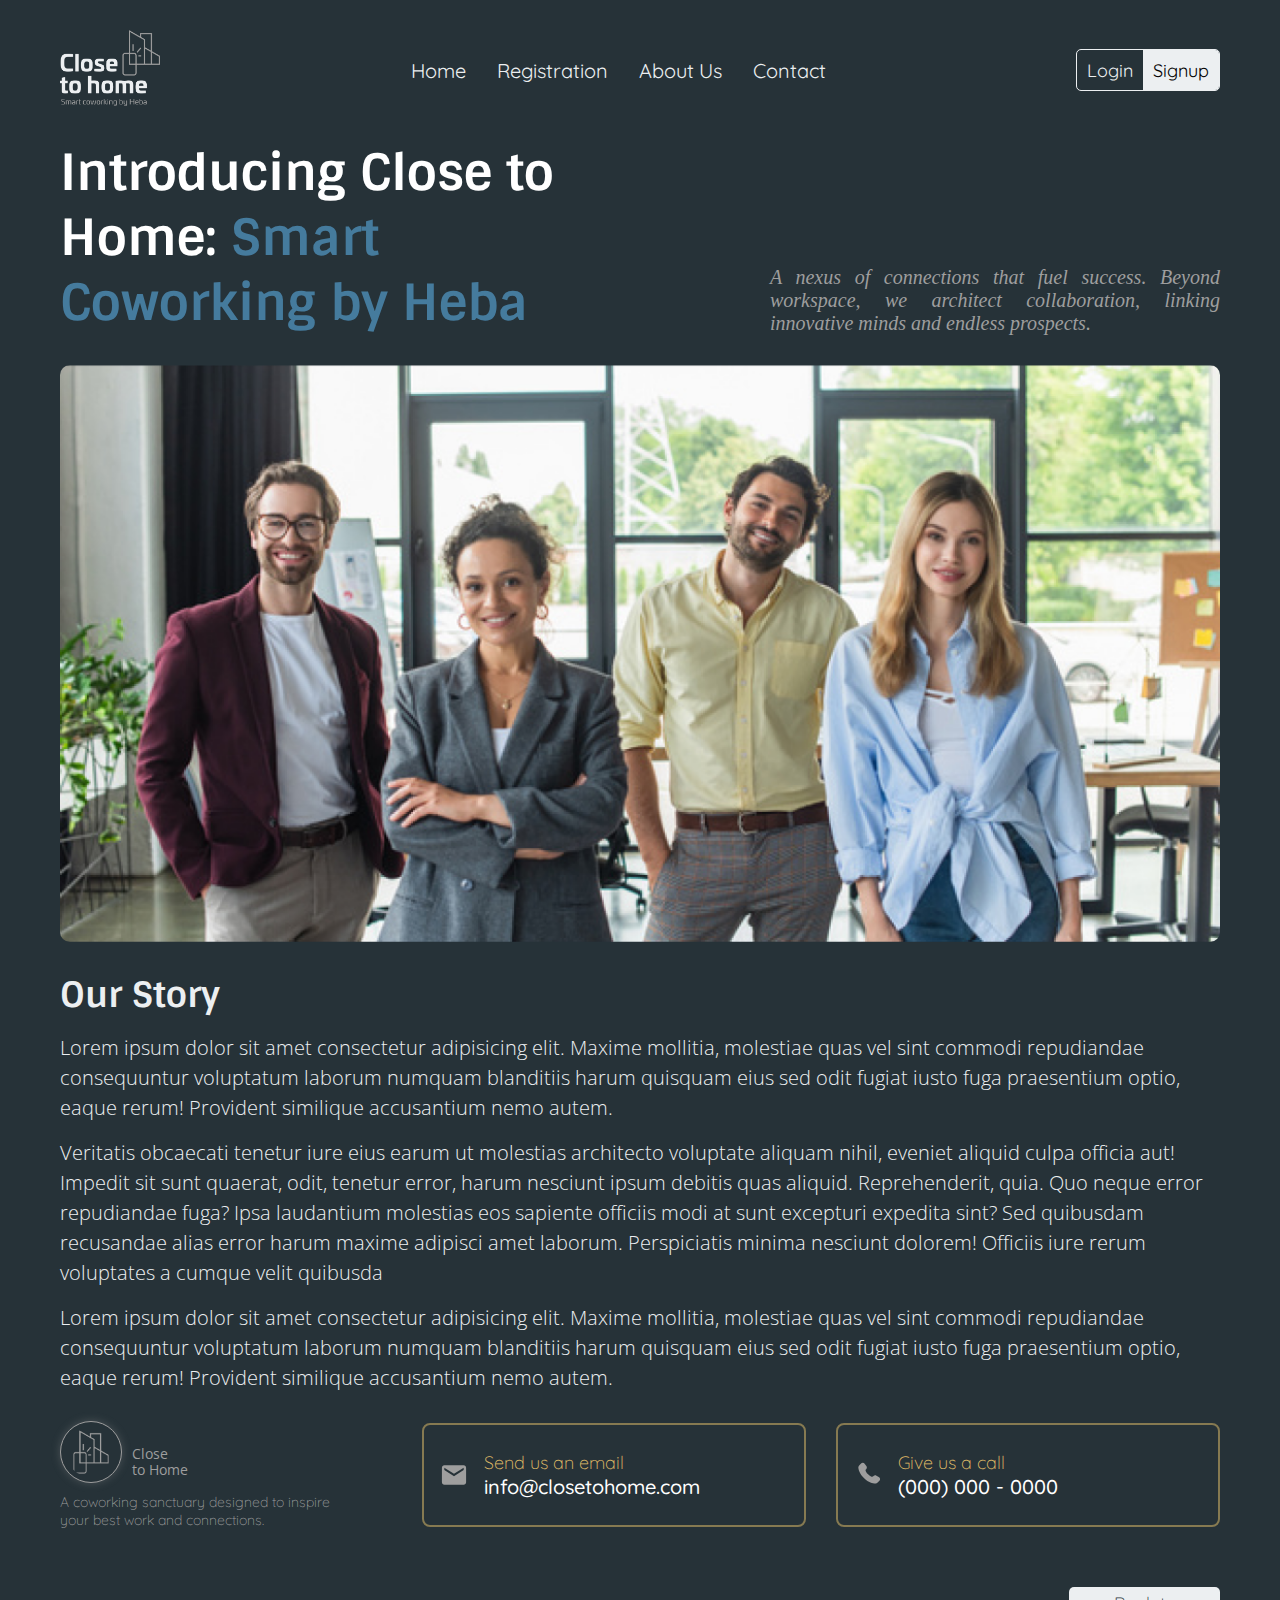
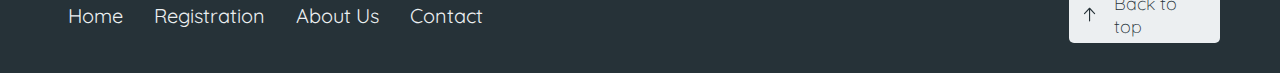
==== about.html @ e6709cf0 "first commit" ====
<!DOCTYPE html>
<html lang="en">
  <head>
    <meta charset="UTF-8" />
    <meta name="viewport" content="width=device-width, initial-scale=1.0" />
    <title>Close to Home</title>
    <link rel="stylesheet" href="css/global.css" />
    <link rel="stylesheet" href="css/about.css" />
  </head>
  <body>
    <header>
      <!-- Navigation -->
      <nav>
        <!-- Logo -->
        <div class="logo">
          <img src="assets/cth_logo.png" alt="" class="logo_img" />
        </div>

        <ul>
          <li><a href="#">Home</a></li>
          <li><a href="#">Registration</a></li>
          <li><a href="#">About Us</a></li>
          <li><a href="#">Contact</a></li>
        </ul>

        <div class="login_signup">
          <button class="login_btn">Login</button>
          <button class="signup_btn">Signup</button>
        </div>
      </nav>
    </header>

    <!-- Main Content -->
    <main class="main_section">
      <section class="about_intro_cont">
        <h1 class="large_intro_text">
          Introducing Close to Home: <span> Smart Coworking by Heba</span>
        </h1>
        <p class="small_intro_text">
          A nexus of connections that fuel success. Beyond workspace, we
          architect collaboration, linking innovative minds and endless
          prospects.
        </p>
      </section>
      <img src="assets/group_img.png" alt="" class="about_group_img" />
      <section class="about_content">
        <h2 class="section_title">Our Story</h2>
        <div class="about_texts">
          <p>
            Lorem ipsum dolor sit amet consectetur adipisicing elit. Maxime
            mollitia, molestiae quas vel sint commodi repudiandae consequuntur
            voluptatum laborum numquam blanditiis harum quisquam eius sed odit
            fugiat iusto fuga praesentium optio, eaque rerum! Provident
            similique accusantium nemo autem.
          </p>
          <p>
            Veritatis obcaecati tenetur iure eius earum ut molestias architecto
            voluptate aliquam nihil, eveniet aliquid culpa officia aut! Impedit
            sit sunt quaerat, odit, tenetur error, harum nesciunt ipsum debitis
            quas aliquid. Reprehenderit, quia. Quo neque error repudiandae fuga?
            Ipsa laudantium molestias eos sapiente officiis modi at sunt
            excepturi expedita sint? Sed quibusdam recusandae alias error harum
            maxime adipisci amet laborum. Perspiciatis minima nesciunt dolorem!
            Officiis iure rerum voluptates a cumque velit quibusda
          </p>
          <p>
            Lorem ipsum dolor sit amet consectetur adipisicing elit. Maxime
            mollitia, molestiae quas vel sint commodi repudiandae consequuntur
            voluptatum laborum numquam blanditiis harum quisquam eius sed odit
            fugiat iusto fuga praesentium optio, eaque rerum! Provident
            similique accusantium nemo autem.
          </p>
        </div>
      </section>
      <!-- CONTACT -->
      <section class="contact_section_cont">
        <div class="logo_name_tag">
          <div class="logo_name">
            <img src="assets/cth_logo1.png" alt="" class="logo" />
            <div class="name">
              <p>Close</p>
              <p>to Home</p>
            </div>
          </div>
          <div class="tag">
            A coworking sanctuary designed to inspire your best work and
            connections.
          </div>
        </div>
        <div class="contact_cont">
          <div class="contact_details_cont">
            <img src="assets/ic_baseline-mail.svg" class="contact_icon" />
            <div class="contact_texts">
              <div class="text_prompt">Send us an email</div>
              <div class="text_value">info@closetohome.com</div>
            </div>
          </div>
          <div class="contact_details_cont">
            <img src="assets/solar_phone-bold.svg" class="contact_icon" />
            <div class="contact_texts">
              <div class="text_prompt">Give us a call</div>
              <div class="text_value">(000) 000 - 0000</div>
            </div>
          </div>
        </div>
      </section>
    </main>

    <!-- FOOTER -->
    <footer class="footer">
      <nav>
        <ul>
          <li><a href="#">Home</a></li>
          <li><a href="#">Registration</a></li>
          <li><a href="#">About Us</a></li>
          <li><a href="#">Contact</a></li>
        </ul>
      </nav>
      <div class="back_to_top_cont">
        <img src="assets/ep_top.svg" class="back_to_top_icon" />
        <p class="back_to_top_text">Back to top</p>
      </div>
    </footer>
    <script src="script/reg.js"></script>
  </body>
</html>
---- css/global.css ----
/* Quicksand (300, 400, 500)*/
@import url("https://fonts.googleapis.com/css2?family=Quicksand:wght@300;400;500&display=swap");

/* Open Sans (300, 400, 400-italic, 500-italic) */
@import url("https://fonts.googleapis.com/css2?family=Open+Sans:ital,wght@0,300;0,400;0,500;1,400;1,500&display=swap");

/* Sintony (700)*/
@import url("https://fonts.googleapis.com/css2?family=Sintony:wght@700&display=swap");

* {
  margin: 0px;
  padding: 0px;
  outline: none;
  border: none;
}

::-webkit-scrollbar {
  width: 10px;
}

::-webkit-scrollbar-thumb {
  background-color: #ffffff4d;
  border-radius: 5px;
}

::-webkit-scrollbar-track {
  background-color: transparent;
}

body {
  display: flex;
  flex-direction: column;
  align-items: flex-start;
  overflow-x: hidden;
  background-color: #263238;
  padding: 30px 60px 30px 60px;
  gap: 30px;
}

/* HEADER AND NAV */

header {
  display: flex;
  justify-content: space-between;
  align-items: flex-start;
  align-self: stretch;
}

nav {
  display: flex;
  width: 100%;
  justify-content: space-between;
  align-items: center;
}

nav .logo {
  width: fit-content;
}
nav .logo .logo_img {
  width: 100px;
}

nav ul {
  display: flex;
  width: fit-content;
  justify-content: space-between;
  gap: 15px;
  list-style: none;
}

nav ul li {
  display: flex;
  padding: 2px 8px;
  align-items: flex-start;
  position: relative;
}

nav ul a {
  text-decoration: none;
  font-family: "Quicksand";
  font-size: 20px;
  font-style: normal;
  font-weight: 400;
  line-height: normal;
  color: #eceff1;
}

nav .login_signup {
  display: flex;
  overflow: hidden;
  width: fit-content;
  height: fit-content;
  border: solid 1px #eceff1;
  border-radius: 5px;
}

nav .login_btn,
nav .signup_btn {
  width: fit-content;
  padding: 2px 10px;
  color: #eceff1;
  height: 40px;
  font-size: 18px;
  font-weight: 400;
  font-family: "Quicksand";
  border: none;
  background: transparent;
}

nav .signup_btn {
  background-color: #eceff1;
  color: #000000;
}

/* MAIN */
.main_section {
  align-self: stretch;
  display: flex;
  flex-direction: column;
  gap: 120px;
  justify-content: center;
}

/* MEMBERSHIP */
.members_conts {
  display: flex;
  justify-content: center;
  align-items: stretch;
  gap: 30px;
  align-self: stretch;
}

.memb_cont {
  display: flex;
  flex-direction: column;
  justify-content: flex-start;
  align-items: center;
  align-self: center;
  width: 100%;
  height: fit-content;
  min-height: 150px;
  min-width: 220px;
  gap: 10px;
  padding: 15px;
  border-radius: 8px;
  flex: 1 0 0;
}

#memb_cont_0 {
  color: #000;
  background: #e6c169bf;
}

#memb_cont_1,
#memb_cont_2 {
  color: #eceff1;
  background: #457b9dbf;
}

#memb_cont_3 {
  color: #263238;
  background: #eceff1bf;
}

.memb_cont .memb_type_header {
  display: flex;
  justify-content: space-between;
  align-items: center;
  align-self: stretch;
}

.memb_cont .memb_type_header p {
  font-family: "Open Sans";
  font-size: 25px;
  font-style: normal;
  font-weight: 500;
  line-height: normal;
}

.memb_cont .memb_type_header img {
  width: 30px;
  height: 30px;
}

.memb_cont .memb_type_benefits {
  display: flex;
  flex-direction: column;
  align-items: center;
  gap: 10px;
  align-self: stretch;
}

.memb_cont .memb_type_benefit {
  display: flex;
  align-items: center;
  gap: 15px;
  align-self: stretch;
}

.memb_cont .memb_benefit img {
  width: 20px;
  height: 20px;
}

.memb_cont .memb_type_benefit p {
  font-family: "Open Sans";
  font-size: 20px;
  font-style: normal;
  font-weight: 400;
  line-height: normal;
}

/* CONTACT */
.contact_section_cont {
  display: flex;
  justify-content: space-between;
  align-items: center;
  align-self: stretch;
}

.contact_section_cont .logo_name_tag {
  display: flex;
  height: 100px;
  flex-direction: column;
  justify-content: center;
  align-items: flex-start;
  gap: 10px;
}

.contact_section_cont .logo_name_tag .logo_name {
  display: flex;
  gap: 10px;
  flex-shrink: 0;
  align-items: flex-end;
}

.logo_name_tag .logo_name .logo {
  width: 50px;
  height: 50px;
  flex-shrink: 0;
  background-color: #263238;
  filter: drop-shadow(0px 0px 4px #9e9e9e4d);
  border: solid #9e9e9e 1px;
  border-radius: 50px;
  padding: 5px;
}

.logo_name_tag .logo_name .name {
  width: 75px;
  padding-bottom: 5px;
  flex-shrink: 0;
  color: #9e9e9e;
  font-family: "Open Sans";
  font-size: 14px;
  font-style: normal;
  font-weight: 400;
  line-height: 16px;
}

.logo_name_tag .tag {
  width: 275px;
  color: #9e9e9e;
  font-family: "Quicksand";
  font-size: 14px;
  font-style: normal;
  font-weight: 300;
  line-height: normal;
}

.contact_section_cont .contact_cont {
  display: flex;
  align-items: center;
  gap: 30px;
}

.contact_details_cont {
  display: flex;
  width: 350px;
  height: 70px;
  padding: 15px;
  align-items: center;
  gap: 15px;
  border-radius: 8px;
  border: 2px solid #e6c16980;
}

.contact_details_cont .contact_icon {
  width: 30px;
  height: 30px;
  flex-shrink: 0;
}

.contact_details_cont .contact_texts {
  display: flex;
  flex-direction: column;
  justify-content: center;
  align-items: flex-start;
  flex: 1 0 0;
  align-self: stretch;
}

.contact_details_cont .contact_texts .text_prompt {
  color: #e6c169;
  font-family: "Quicksand";
  font-size: 18px;
  font-style: normal;
  font-weight: 300;
  line-height: normal;
}

.contact_details_cont .contact_texts .text_value {
  color: #fff;
  font-family: "Quicksand";
  font-size: 20px;
  font-style: normal;
  font-weight: 500;
  line-height: normal;
}

/* FOOTER */
.footer {
  display: flex;
  justify-content: space-between;
  align-items: center;
  align-self: stretch;
  padding-top: 30px;
}

.footer .back_to_top_cont {
  display: flex;
  width: 150px;
  padding: 5px 10px;
  align-items: center;
  gap: 15px;
  border-radius: 5px;
  background: #eceff1;
}

.back_to_top_cont .back_to_top_icon {
  width: 20px;
  height: 20px;
  flex-shrink: 0;
}

.back_to_top_cont .back_to_top_text {
  color: #263238;
  font-family: "Quicksand";
  font-size: 18px;
  font-style: normal;
  font-weight: 300;
  line-height: normal;
}
---- css/about.css ----
.main_section {
  gap: 30px;
}

.about_intro_cont {
  display: flex;
  justify-content: space-between;
  align-items: flex-end;
  align-self: stretch;
}

.about_intro_cont .large_intro_text {
  color: #fff;
  font-family: "Sintony";
  font-size: 50px;
  font-style: normal;
  font-weight: 700;
  line-height: normal;
  width: 50%;
}

.about_intro_cont .large_intro_text span {
  color: #457b9d;
}

.about_intro_cont .small_intro_text {
  color: #9e9e9e;
  text-align: justify;
  font-family: Lato;
  font-size: 20px;
  font-style: italic;
  font-weight: 400;
  line-height: normal;
  width: 450px;
}

.about_group_img {
  align-self: stretch;
  border-radius: 10px;
}

.about_content {
  display: flex;
  flex-direction: column;
  align-items: flex-start;
  gap: 15px;
  align-self: stretch;
}

.about_content .section_title {
  align-self: stretch;
  color: #eceff1;
  font-family: Sintony;
  font-size: 35px;
  font-style: normal;
  font-weight: 700;
  line-height: normal;
}

.about_texts {
  display: flex;
  flex-direction: column;
  align-items: flex-start;
  gap: 15px;
  align-self: stretch;
}

.about_texts p {
  color: #eceff1;
  font-family: Open Sans;
  font-size: 20px;
  font-style: normal;
  font-weight: 300;
  line-height: 30px; /* 150% */
  align-self: stretch;
}
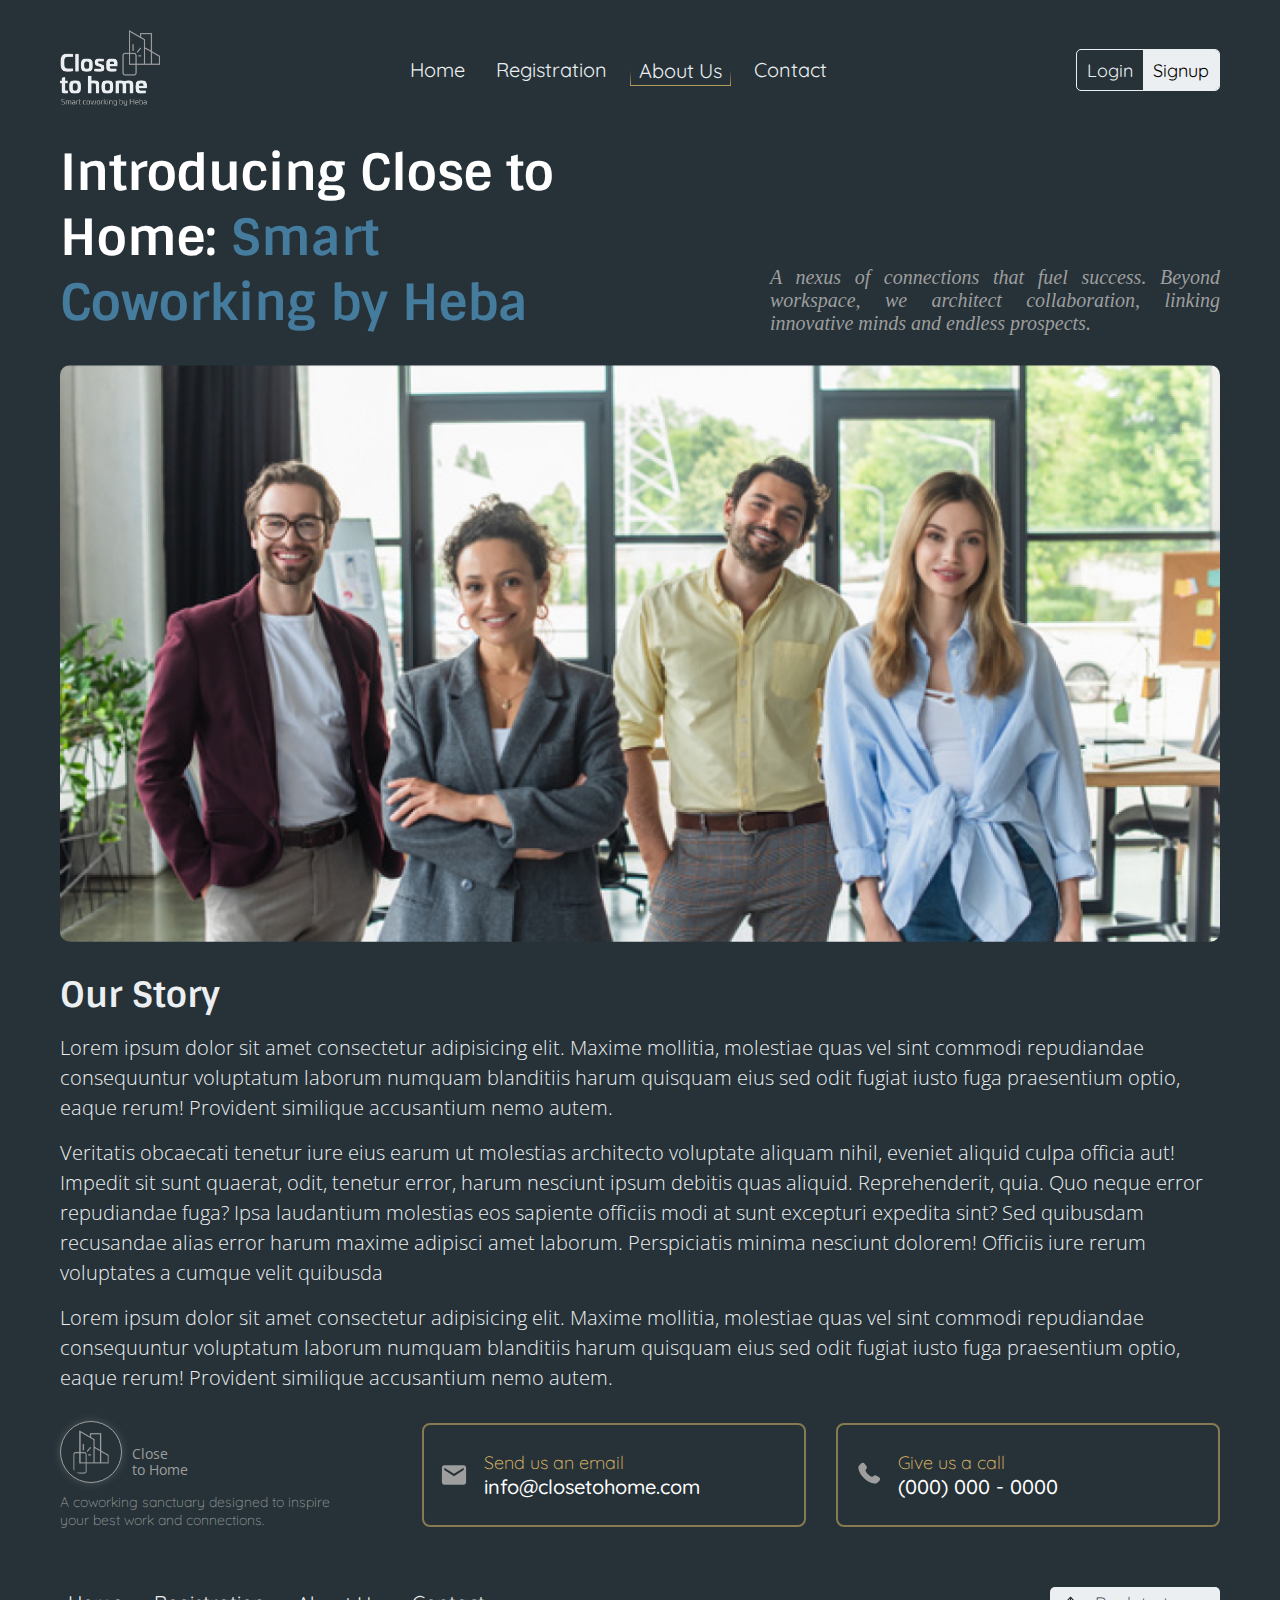
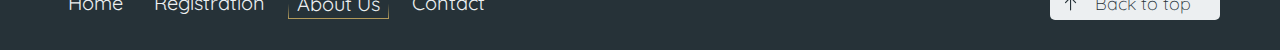
==== commit 828b6a6c: "Updated some links" ====
--- a/about.html
+++ b/about.html
@@ -8,7 +8,7 @@
     <link rel="stylesheet" href="css/about.css" />
   </head>
   <body>
-    <header>
+    <header id="header">
       <!-- Navigation -->
       <nav>
         <!-- Logo -->
@@ -17,10 +17,10 @@
         </div>
 
         <ul>
-          <li><a href="#">Home</a></li>
-          <li><a href="#">Registration</a></li>
-          <li><a href="#">About Us</a></li>
-          <li><a href="#">Contact</a></li>
+          <li><a href="index.html">Home</a></li>
+          <li><a href="reg.html">Registration</a></li>
+          <li><a href="about.html">About Us</a></li>
+          <li><a href="contact.html">Contact</a></li>
         </ul>
 
         <div class="login_signup">
@@ -110,16 +110,19 @@
     <footer class="footer">
       <nav>
         <ul>
-          <li><a href="#">Home</a></li>
-          <li><a href="#">Registration</a></li>
-          <li><a href="#">About Us</a></li>
-          <li><a href="#">Contact</a></li>
+          <li><a href="index.html">Home</a></li>
+          <li><a href="reg.html">Registration</a></li>
+          <li><a href="about.html">About Us</a></li>
+          <li><a href="contact.html">Contact</a></li>
         </ul>
       </nav>
-      <div class="back_to_top_cont">
-        <img src="assets/ep_top.svg" class="back_to_top_icon" />
-        <p class="back_to_top_text">Back to top</p>
-      </div>
+      
+      <a href="#header"
+        ><div class="back_to_top_cont">
+          <img src="assets/ep_top.svg" class="back_to_top_icon" />
+          <p class="back_to_top_text">Back to top</p>
+        </div></a
+      >
     </footer>
     <script src="script/reg.js"></script>
   </body>
--- a/css/global.css
+++ b/css/global.css
@@ -12,6 +12,11 @@
   padding: 0px;
   outline: none;
   border: none;
+  transition: 0.5s;
+}
+
+a {
+  text-decoration: none;
 }
 
 ::-webkit-scrollbar {
@@ -25,6 +30,10 @@
 
 ::-webkit-scrollbar-track {
   background-color: transparent;
+}
+
+html {
+  scroll-behavior: smooth;
 }
 
 body {
@@ -125,7 +134,7 @@
 .members_conts {
   display: flex;
   justify-content: center;
-  align-items: stretch;
+  align-items: flex-start;
   gap: 30px;
   align-self: stretch;
 }
@@ -135,7 +144,7 @@
   flex-direction: column;
   justify-content: flex-start;
   align-items: center;
-  align-self: center;
+  align-self: stretch;
   width: 100%;
   height: fit-content;
   min-height: 150px;
@@ -350,4 +359,3 @@
   font-weight: 300;
   line-height: normal;
 }
- --- a/css/about.css
+++ b/css/about.css
@@ -1,3 +1,8 @@
+nav ul li:nth-child(3) {
+  border: 1px solid transparent;
+  border-image: linear-gradient(#e6c16900 50%, #e6c169bf) 1;
+}
+
 .main_section {
   gap: 30px;
 }
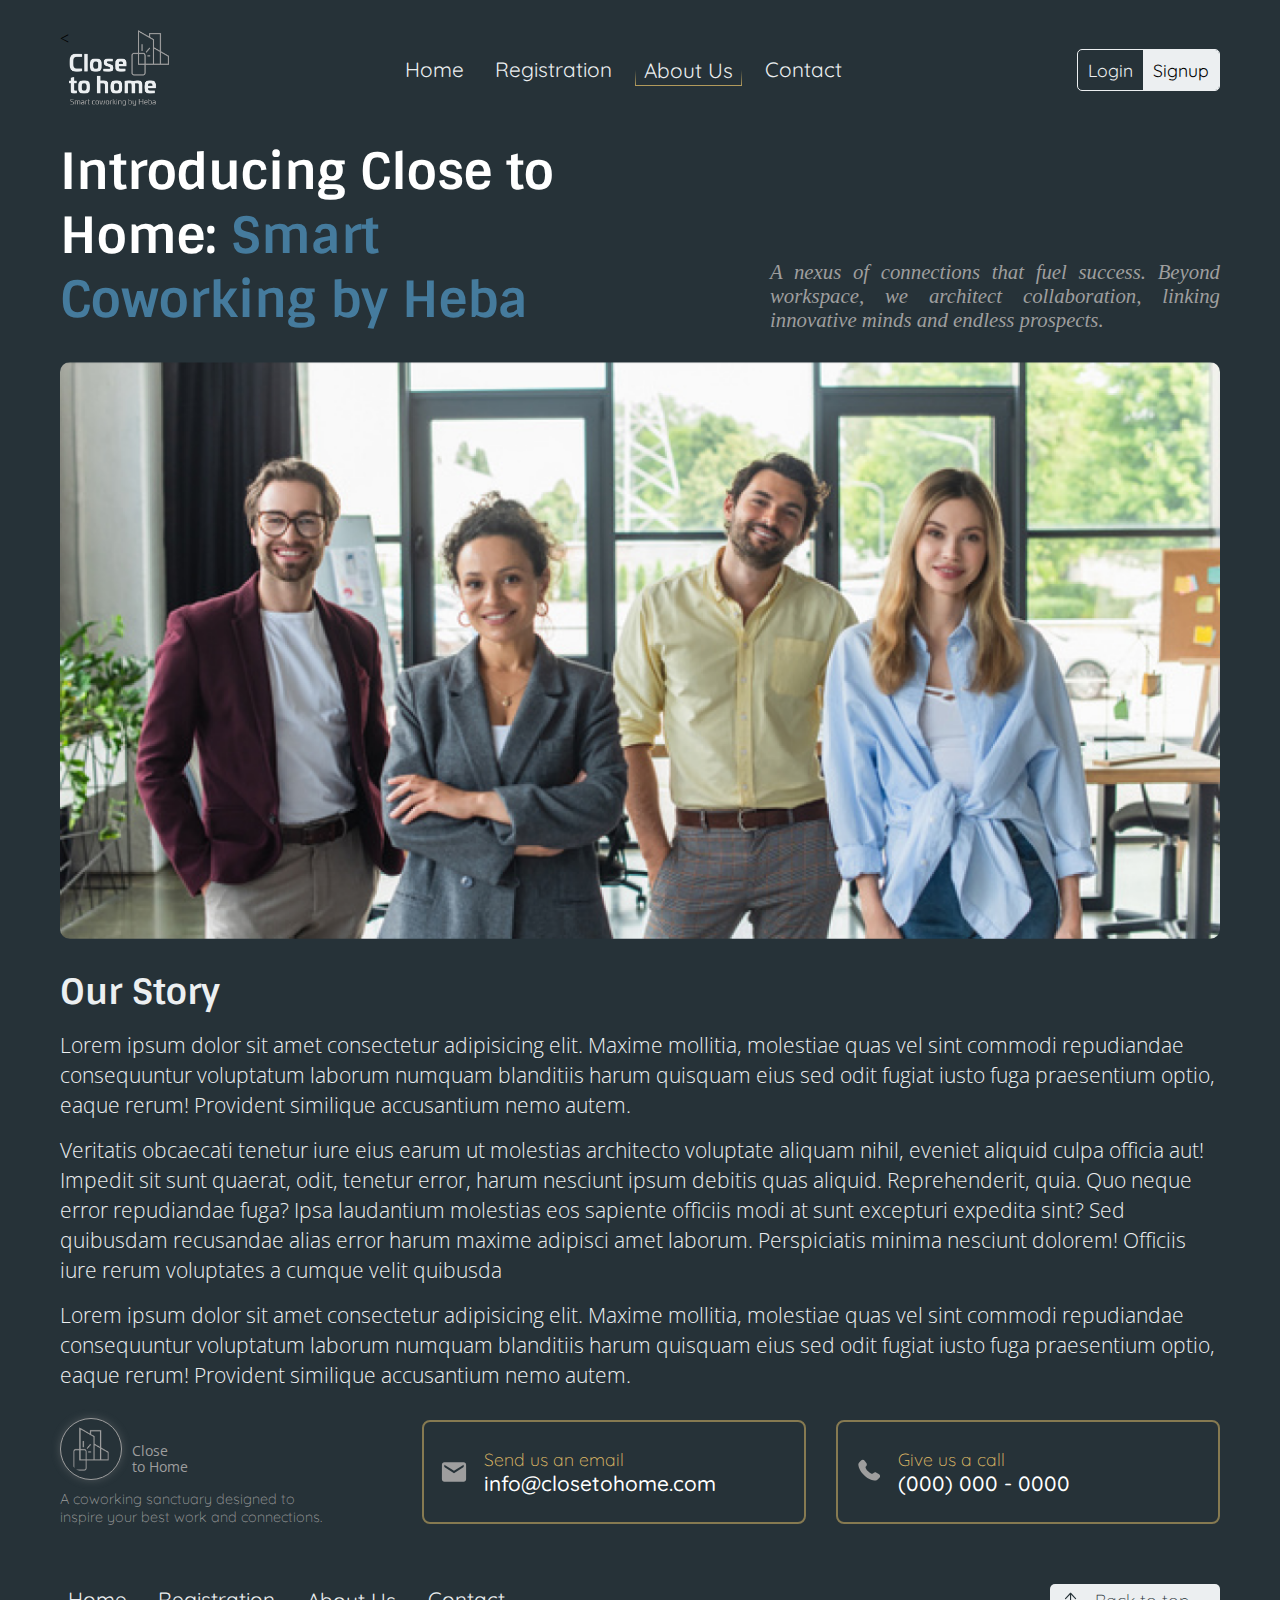
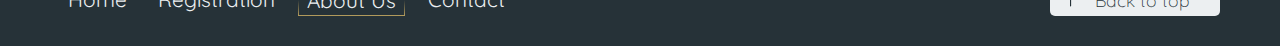
==== commit e32a514e: "menu_responsiveness" ====
--- a/about.html
+++ b/about.html
@@ -10,23 +10,30 @@
   <body>
     <header id="header">
       <!-- Navigation -->
+      <
       <nav>
         <!-- Logo -->
         <div class="logo">
           <img src="assets/cth_logo.png" alt="" class="logo_img" />
         </div>
 
-        <ul>
+        <!-- Navigation Links (Initially Hidden on Mobile) -->
+        <ul class="nav_links">
           <li><a href="index.html">Home</a></li>
           <li><a href="reg.html">Registration</a></li>
           <li><a href="about.html">About Us</a></li>
           <li><a href="contact.html">Contact</a></li>
+          <img src="assets/icons8_cancel.svg" class="hide_menu_btn" />
         </ul>
 
+        <!-- Login and Signup Buttons -->
         <div class="login_signup">
           <button class="login_btn">Login</button>
           <button class="signup_btn">Signup</button>
         </div>
+
+        <!-- Mobile Menu Toggle Button -->
+        <img src="assets/streamline-menu-circle.svg" class="show_menu_btn" />
       </nav>
     </header>
 
@@ -116,7 +123,7 @@
           <li><a href="contact.html">Contact</a></li>
         </ul>
       </nav>
-      
+
       <a href="#header"
         ><div class="back_to_top_cont">
           <img src="assets/ep_top.svg" class="back_to_top_icon" />
@@ -124,6 +131,66 @@
         </div></a
       >
     </footer>
+
+    <!-- OVERLAYS -->
+    <div class="login_overlay">
+      <div class="login_overlay_cont">
+        <div class="header_cont">
+          <p class="login_title">Login</p>
+          <img src="assets/icons8_cancel.svg" class="close_login_overlay_btn" />
+        </div>
+        <form class="login_overlay_content">
+          <div class="username_cont">
+            <img src="assets/mdi_user.svg" alt="" />
+            <input type="text" name="username" id="" placeholder="Username" />
+          </div>
+          <div class="password_cont">
+            <img src="assets/basil_key-solid.svg" alt="" />
+            <input type="password" name="password" placeholder="Password" />
+          </div>
+          <button class="sumbit_login_btn">Signin</button>
+        </form>
+      </div>
+    </div>
+    <div class="signup_overlay">
+      <div class="signup_overlay_cont">
+        <div class="header_cont">
+          <p class="signup_title">Signup</p>
+          <img
+            src="assets/icons8_cancel.svg"
+            class="close_signup_overlay_btn"
+          />
+        </div>
+        <form class="signup_overlay_content">
+          <div class="username_cont">
+            <img src="assets/mdi_user.svg" alt="" />
+            <input type="text" name="username" id="" placeholder="Username" />
+          </div>
+          <div class="password_cont">
+            <img src="assets/basil_key-solid.svg" alt="" />
+            <input
+              type="password"
+              name="password"
+              id=""
+              placeholder="Password"
+            />
+          </div>
+          <div class="confirm_password_cont">
+            <img src="assets/basil_key-solid.svg" alt="" />
+            <input
+              type="password"
+              name="password"
+              id=""
+              placeholder="Confirm Password"
+            />
+          </div>
+          <button class="sumbit_signup_btn">Create Account</button>
+        </form>
+      </div>
+    </div>
+
+    <script src="script/nav.js"></script>
+    <script src="script/loginsignup.js"></script>
     <script src="script/reg.js"></script>
   </body>
 </html>
--- a/css/global.css
+++ b/css/global.css
@@ -34,12 +34,14 @@
 
 html {
   scroll-behavior: smooth;
+  font-size: 16px;
 }
 
 body {
   display: flex;
   flex-direction: column;
   align-items: flex-start;
+  width: calc(100vw - 120px);
   overflow-x: hidden;
   background-color: #263238;
   padding: 30px 60px 30px 60px;
@@ -53,6 +55,8 @@
   justify-content: space-between;
   align-items: flex-start;
   align-self: stretch;
+  width: 100%;
+  overflow-x: hidden;
 }
 
 nav {
@@ -79,6 +83,7 @@
 
 nav ul li {
   display: flex;
+  height: fit-content;
   padding: 2px 8px;
   align-items: flex-start;
   position: relative;
@@ -87,9 +92,10 @@
 nav ul a {
   text-decoration: none;
   font-family: "Quicksand";
-  font-size: 20px;
+  font-size: 1.3rem;
   font-style: normal;
   font-weight: 400;
+  width: max-content;
   line-height: normal;
   color: #eceff1;
 }
@@ -109,11 +115,12 @@
   padding: 2px 10px;
   color: #eceff1;
   height: 40px;
-  font-size: 18px;
+  font-size: 1.1rem;
   font-weight: 400;
   font-family: "Quicksand";
   border: none;
   background: transparent;
+  cursor: pointer;
 }
 
 nav .signup_btn {
@@ -121,6 +128,21 @@
   color: #000000;
 }
 
+nav .show_menu_btn {
+  display: none;
+  cursor: pointer;
+}
+
+nav .nav_links .hide_menu_btn {
+  width: 30px;
+  height: 30px;
+  position: absolute;
+  right: 15px;
+  top: 60px;
+  cursor: pointer;
+  display: none;
+}
+
 /* MAIN */
 .main_section {
   align-self: stretch;
@@ -133,6 +155,7 @@
 /* MEMBERSHIP */
 .members_conts {
   display: flex;
+  flex-wrap: wrap;
   justify-content: center;
   align-items: flex-start;
   gap: 30px;
@@ -146,6 +169,7 @@
   align-items: center;
   align-self: stretch;
   width: 100%;
+  max-width: 50%;
   height: fit-content;
   min-height: 150px;
   min-width: 220px;
@@ -180,7 +204,7 @@
 
 .memb_cont .memb_type_header p {
   font-family: "Open Sans";
-  font-size: 25px;
+  font-size: 1.6rem;
   font-style: normal;
   font-weight: 500;
   line-height: normal;
@@ -213,7 +237,7 @@
 
 .memb_cont .memb_type_benefit p {
   font-family: "Open Sans";
-  font-size: 20px;
+  font-size: 1.3rem;
   font-style: normal;
   font-weight: 400;
   line-height: normal;
@@ -222,6 +246,7 @@
 /* CONTACT */
 .contact_section_cont {
   display: flex;
+  gap: 30px;
   justify-content: space-between;
   align-items: center;
   align-self: stretch;
@@ -260,7 +285,7 @@
   flex-shrink: 0;
   color: #9e9e9e;
   font-family: "Open Sans";
-  font-size: 14px;
+  font-size: 0.9rem;
   font-style: normal;
   font-weight: 400;
   line-height: 16px;
@@ -270,7 +295,7 @@
   width: 275px;
   color: #9e9e9e;
   font-family: "Quicksand";
-  font-size: 14px;
+  font-size: 0.9rem;
   font-style: normal;
   font-weight: 300;
   line-height: normal;
@@ -279,6 +304,7 @@
 .contact_section_cont .contact_cont {
   display: flex;
   align-items: center;
+  max-width: calc(100% - 275px);
   gap: 30px;
 }
 
@@ -311,7 +337,7 @@
 .contact_details_cont .contact_texts .text_prompt {
   color: #e6c169;
   font-family: "Quicksand";
-  font-size: 18px;
+  font-size: 1.1rem;
   font-style: normal;
   font-weight: 300;
   line-height: normal;
@@ -320,7 +346,7 @@
 .contact_details_cont .contact_texts .text_value {
   color: #fff;
   font-family: "Quicksand";
-  font-size: 20px;
+  font-size: 1.3rem;
   font-style: normal;
   font-weight: 500;
   line-height: normal;
@@ -329,6 +355,7 @@
 /* FOOTER */
 .footer {
   display: flex;
+  overflow: hidden;
   justify-content: space-between;
   align-items: center;
   align-self: stretch;
@@ -354,8 +381,210 @@
 .back_to_top_cont .back_to_top_text {
   color: #263238;
   font-family: "Quicksand";
-  font-size: 18px;
+  font-size: 1.1rem;
   font-style: normal;
   font-weight: 300;
   line-height: normal;
 }
+
+.login_overlay,
+.signup_overlay {
+  /* display: flex; */
+  display: none;
+  width: 100vw;
+  height: 100vh;
+  flex-direction: column;
+  justify-content: center;
+  align-items: center;
+  position: fixed;
+  background: rgba(38, 50, 56, 0.98);
+}
+
+.login_overlay .login_overlay_cont,
+.signup_overlay .signup_overlay_cont {
+  display: flex;
+  padding: 15px;
+  flex-direction: column;
+  align-items: flex-start;
+  gap: 30px;
+  border-radius: 5px;
+  background: rgba(255, 255, 255, 0.05);
+  width: 25vw;
+  min-width: 300px;
+  border: solid #ffffff18 1px;
+}
+
+.login_overlay .login_overlay_cont .header_cont,
+.signup_overlay .signup_overlay_cont .header_cont {
+  display: flex;
+  justify-content: space-between;
+  align-items: center;
+  align-self: stretch;
+}
+
+.login_overlay .header_cont .login_title,
+.signup_overlay .signup_overlay_cont .signup_title {
+  color: #eceff1;
+  font-family: "Sintony";
+  font-size: 1.6rem;
+  font-style: normal;
+  font-weight: 700;
+  line-height: normal;
+}
+
+.login_overlay .login_overlay_cont .close_login_overlay_btn,
+.signup_overlay .signup_overlay_cont .close_signup_overlay_btn {
+  width: 30px;
+  height: 30px;
+  cursor: pointer;
+}
+
+.login_overlay .login_overlay_content,
+.signup_overlay .signup_overlay_content {
+  display: flex;
+  flex-direction: column;
+  align-items: flex-start;
+  gap: 30px;
+  align-self: stretch;
+}
+
+.login_overlay .username_cont,
+.login_overlay .password_cont,
+.signup_overlay .username_cont,
+.signup_overlay .password_cont,
+.signup_overlay .confirm_password_cont {
+  display: flex;
+  padding: 10px 15px;
+  align-items: center;
+  gap: 15px;
+  align-self: stretch;
+  border-radius: 5px;
+  background: #eceff1;
+}
+
+.login_overlay .username_cont img,
+.login_overlay .password_cont img,
+.signup_overlay .username_cont img,
+.signup_overlay .password_cont img,
+.signup_overlay .confirm_password_cont img {
+  width: 30px;
+  height: 30px;
+}
+
+.login_overlay .username_cont input,
+.login_overlay .password_cont input,
+.signup_overlay .username_cont input,
+.signup_overlay .password_cont input,
+.signup_overlay .confirm_password_cont input {
+  flex: 1 0 0;
+  background: transparent;
+  color: #263238;
+  font-family: "Open Sans";
+  font-size: 1.3rem;
+  font-style: normal;
+  font-weight: 400;
+  line-height: normal;
+}
+
+.login_overlay .login_overlay_content .sumbit_login_btn,
+.signup_overlay .signup_overlay_content .sumbit_signup_btn {
+  display: flex;
+  padding: 10px 15px;
+  justify-content: center;
+  align-items: center;
+  align-self: stretch;
+  border-radius: 5px;
+  background: #9e9e9e80;
+  color: #eceff1;
+  font-family: "Quicksand";
+  font-size: 1.6rem;
+  font-style: normal;
+  font-weight: 400;
+  line-height: normal;
+  cursor: pointer;
+}
+
+@media (max-width: 1100px) {
+  html {
+    font-size: 14.5px;
+  }
+
+  .contact_section_cont {
+    flex-direction: column;
+  }
+
+  .contact_section_cont .contact_cont {
+    width: 100%;
+    max-width: 100%;
+  }
+
+  .contact_section_cont .logo_name_tag {
+    display: none;
+  }
+
+  .contact_details_cont {
+    width: 100%;
+    max-width: 100%;
+  }
+}
+
+@media (max-width: 768px) {
+  /* Your tablet styles here */
+  html {
+    font-size: 13px;
+  }
+
+  body {
+    padding: 15px 30px;
+    width: calc(100vw - 60px);
+  }
+
+  nav .show_menu_btn {
+    display: block;
+  }
+
+  nav .nav_links {
+    /* display: none; */
+    position: fixed;
+    right: 0px;
+    top: 0px;
+    background-color: #263238;
+    flex-direction: column;
+    height: 100vh;
+    justify-content: flex-start;
+    padding: 60px 15px 15px 15px;
+    z-index: 999;
+    width: 150px;
+    transform: translateX(100%);
+  }
+
+  nav .nav_links.active {
+    transform: translateX(0%);
+  }
+
+  nav ul li {
+    width: fit-content;
+  }
+
+  nav .nav_links .hide_menu_btn {
+    display: block;
+  }
+
+  .contact_section_cont .contact_cont {
+    flex-wrap: wrap;
+  }
+
+  .footer {
+    justify-content: center;
+  }
+  .footer nav {
+    display: none;
+  }
+}
+
+@media (max-width: 414px) {
+  /* Your smartphone styles here */
+  .memb_cont {
+    max-width: 100%;
+  }
+}
--- a/css/about.css
+++ b/css/about.css
@@ -17,7 +17,7 @@
 .about_intro_cont .large_intro_text {
   color: #fff;
   font-family: "Sintony";
-  font-size: 50px;
+  font-size: 3.1rem;
   font-style: normal;
   font-weight: 700;
   line-height: normal;
@@ -31,8 +31,8 @@
 .about_intro_cont .small_intro_text {
   color: #9e9e9e;
   text-align: justify;
-  font-family: Lato;
-  font-size: 20px;
+  font-family: "Lato";
+  font-size: 1.3rem;
   font-style: italic;
   font-weight: 400;
   line-height: normal;
@@ -55,8 +55,8 @@
 .about_content .section_title {
   align-self: stretch;
   color: #eceff1;
-  font-family: Sintony;
-  font-size: 35px;
+  font-family: "Sintony";
+  font-size: 2.2rem;
   font-style: normal;
   font-weight: 700;
   line-height: normal;
@@ -72,10 +72,29 @@
 
 .about_texts p {
   color: #eceff1;
-  font-family: Open Sans;
-  font-size: 20px;
+  font-family: "Open Sans";
+  font-size: 1.3rem;
   font-style: normal;
   font-weight: 300;
   line-height: 30px; /* 150% */
   align-self: stretch;
 }
+
+@media (max-width: 768px) {
+  /* Your tablet styles here */
+
+  .about_intro_cont {
+    flex-direction: column;
+    align-items: center;
+  }
+
+  .about_intro_cont .large_intro_text {
+    width: 100%;
+    text-align: center;
+  }
+
+  .about_intro_cont .small_intro_text {
+    width: 90%;
+    text-align: center;
+  }
+}
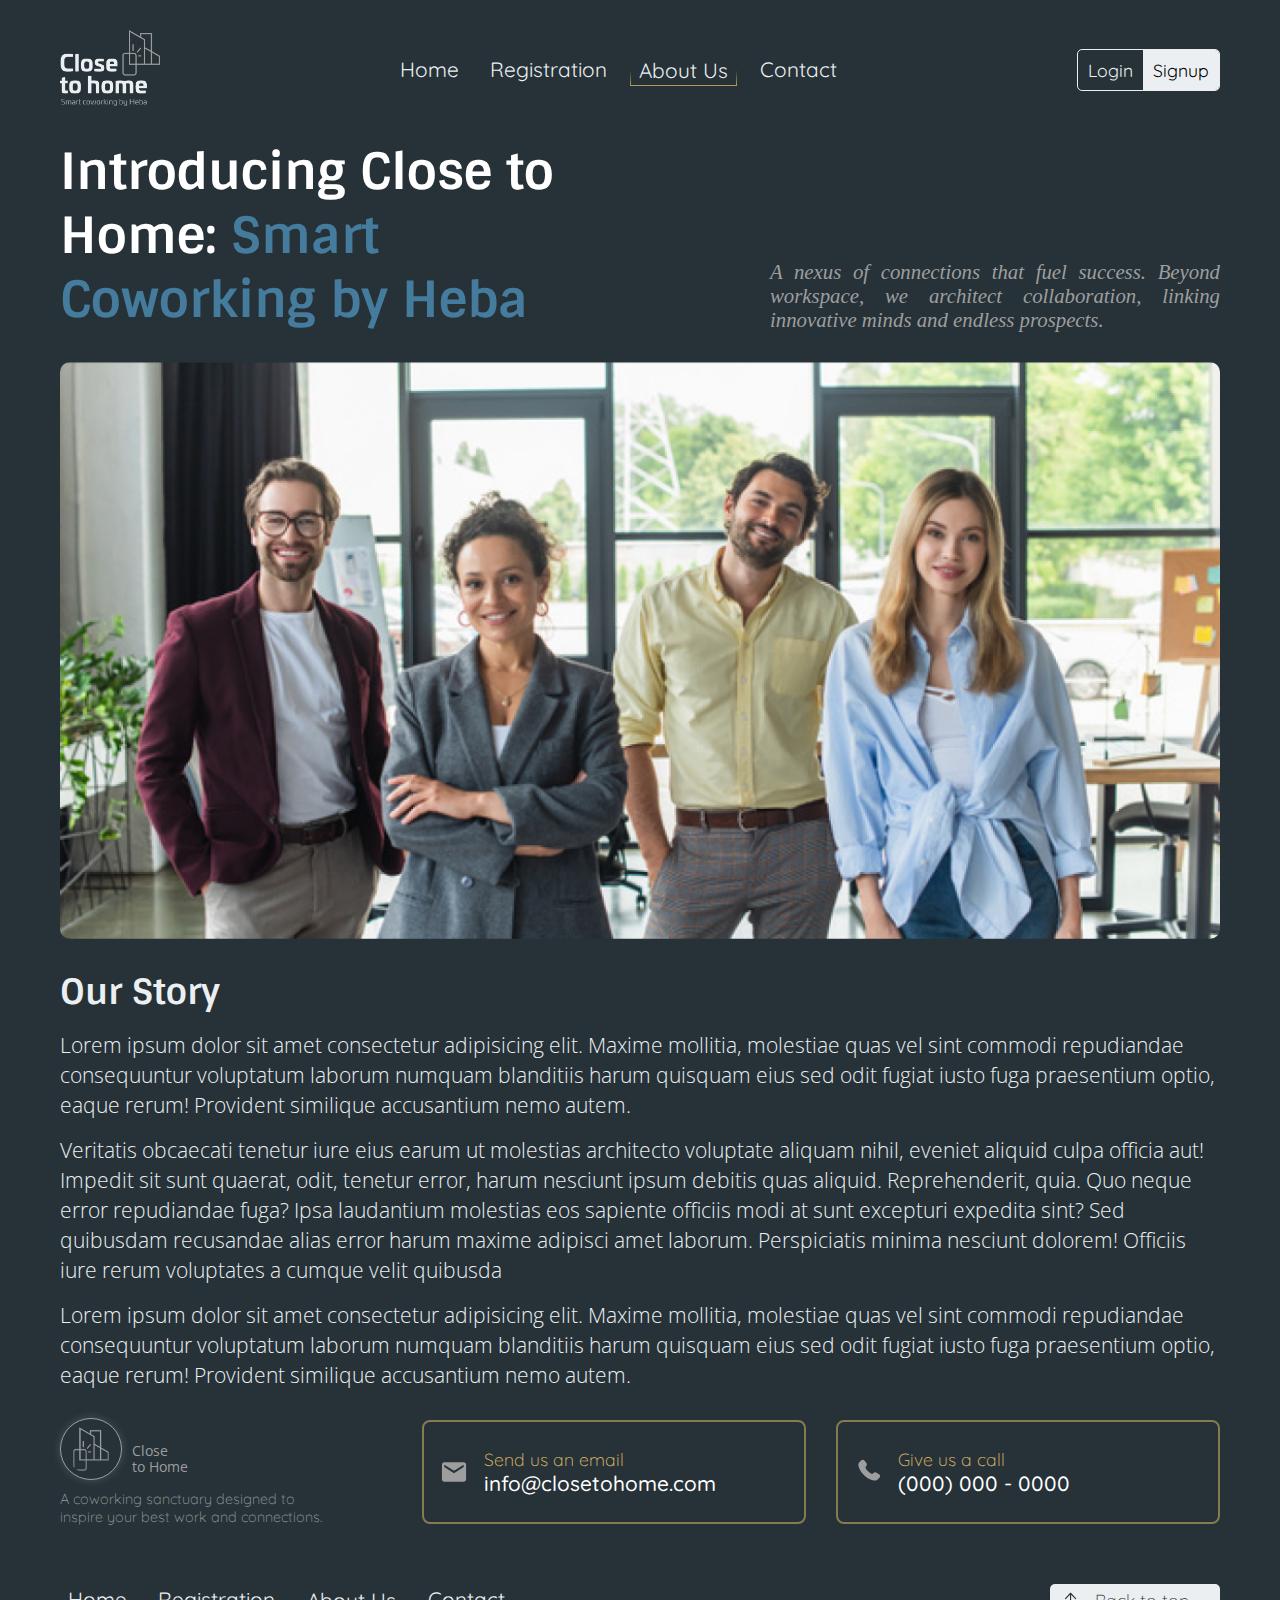
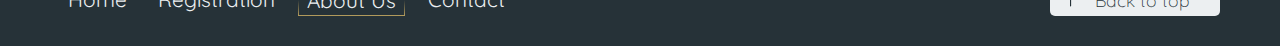
==== commit c026c4c6: "bug_fix" ====
--- a/about.html
+++ b/about.html
@@ -10,7 +10,6 @@
   <body>
     <header id="header">
       <!-- Navigation -->
-      <
       <nav>
         <!-- Logo -->
         <div class="logo">
--- a/css/global.css
+++ b/css/global.css
@@ -389,7 +389,6 @@
 
 .login_overlay,
 .signup_overlay {
-  /* display: flex; */
   display: none;
   width: 100vw;
   height: 100vh;
@@ -397,6 +396,7 @@
   justify-content: center;
   align-items: center;
   position: fixed;
+  align-self: center;
   background: rgba(38, 50, 56, 0.98);
 }
 
